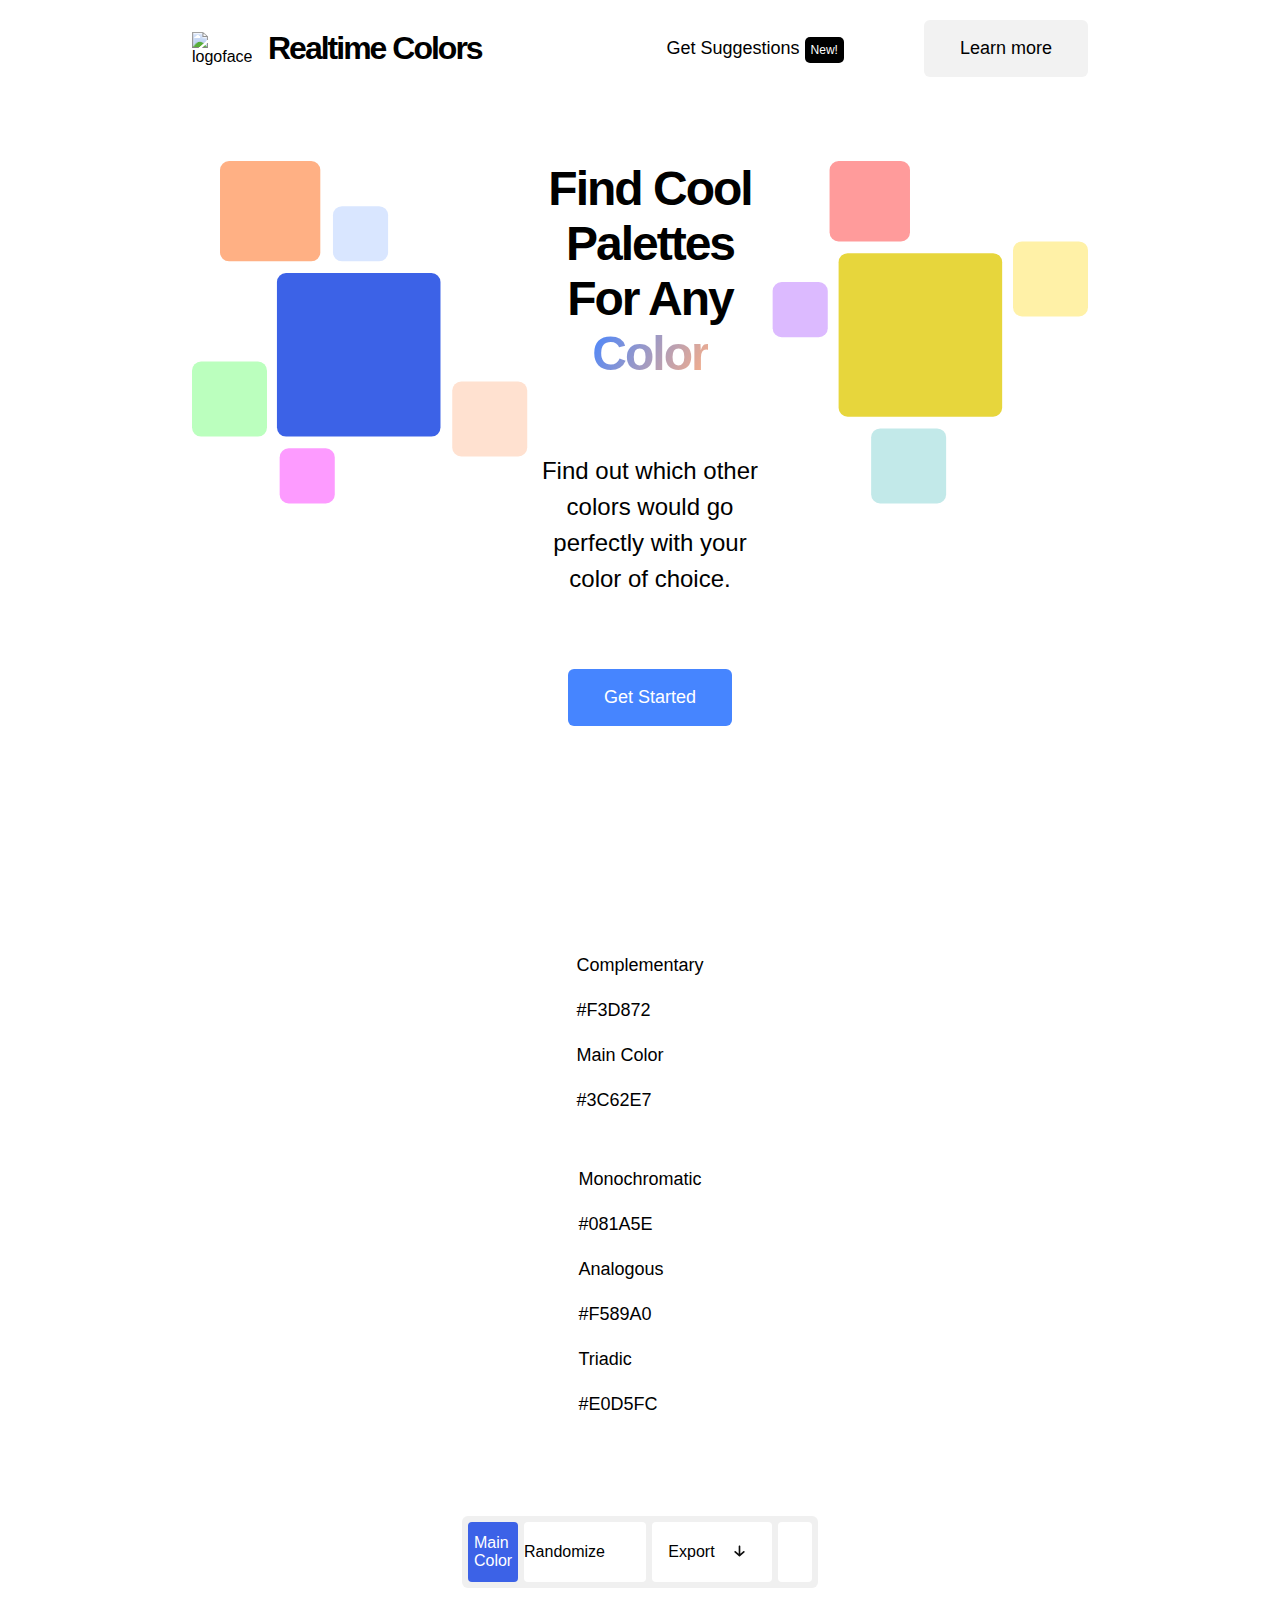
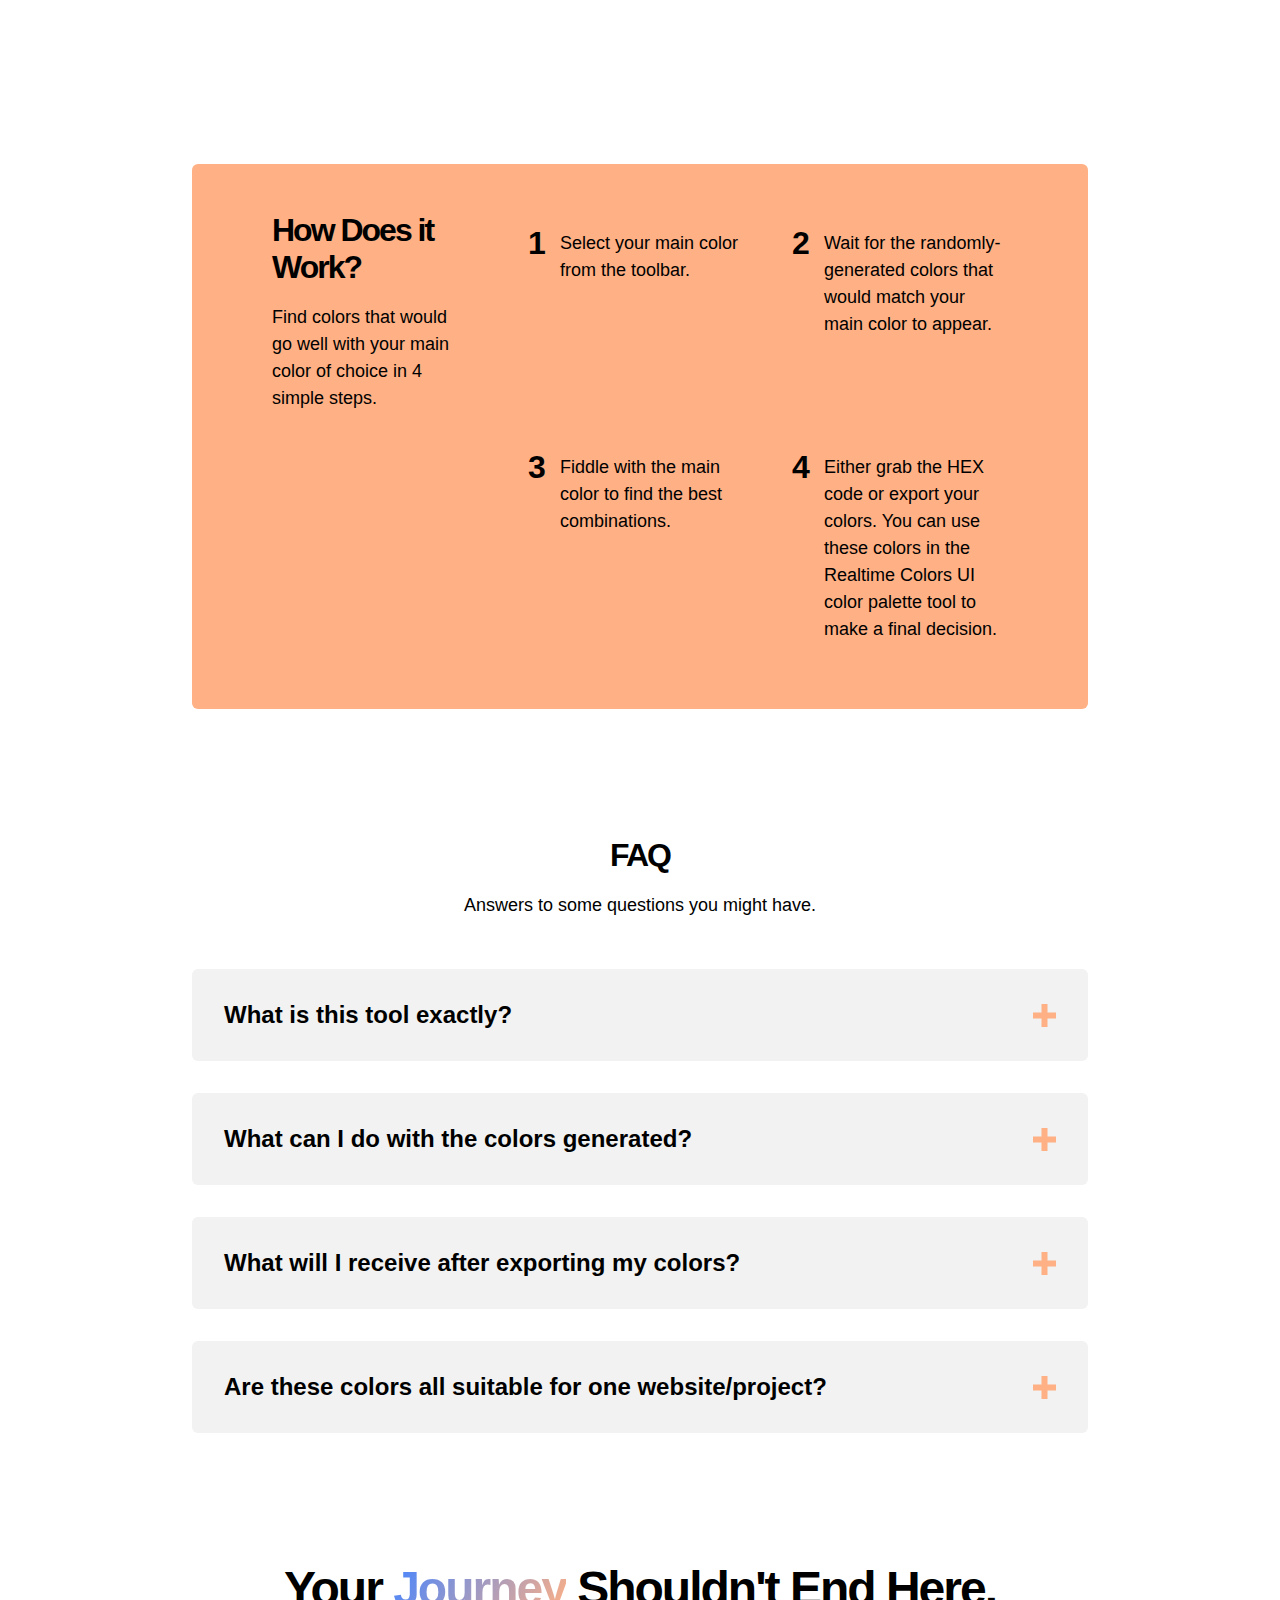
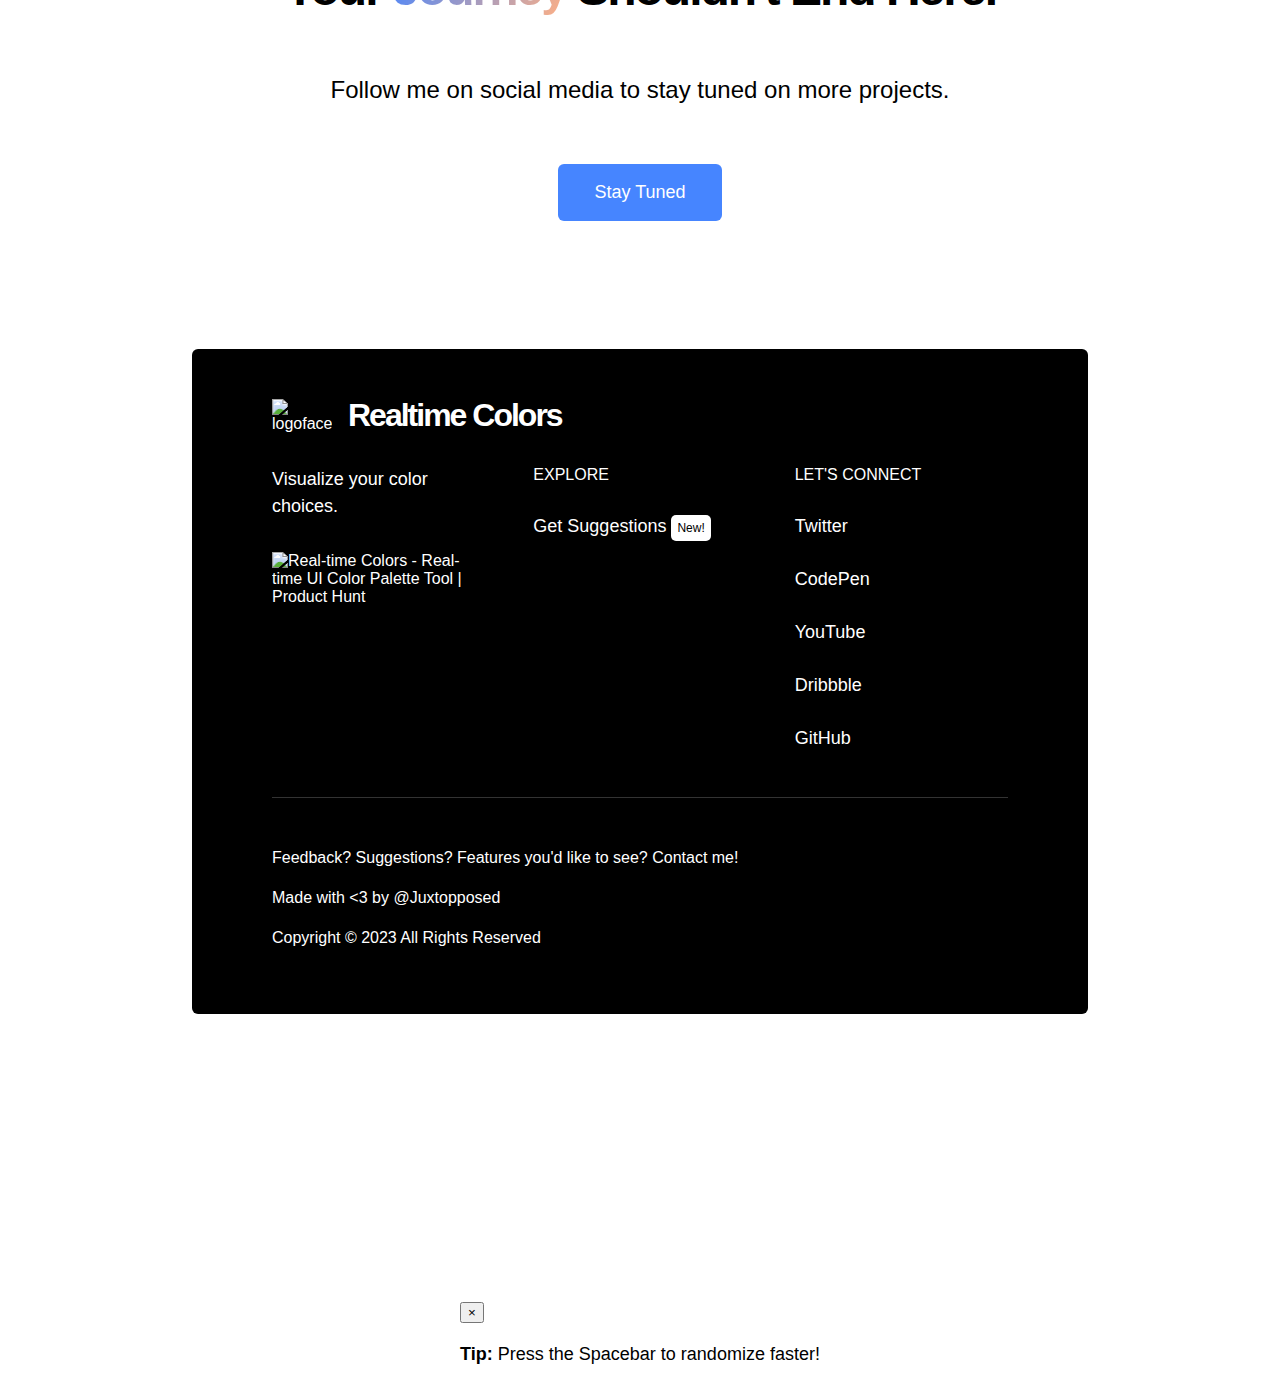
==== get-suggestions.html @ 2d10872f "Add files via upload" ====
<!DOCTYPE HTML>
<html lang="en" data-theme="light">
    <head>
        <title>Realtime Colors</title>
        <meta name="description" content="A tool to visualize color choices and color palettes on a real website to help with branding and UI design decision making.">
        <meta name="keywords" content="colorpicker, color palettes, color theory, UI design, UX design, brand styleguide">
        <meta name="viewport" content="width=device-width, initial-scale=1.0">
        <meta http-equiv="Cache-control" content="max-age=31536000">
        <meta http-equiv="Content-Type" content="text/html; charset=UTF-8">
        <link rel="stylesheet" href="styles.css">
        <link rel="preconnect" href="https://rsms.me/">
        <link rel="stylesheet" href="https://rsms.me/inter/inter.css">
        <link rel="stylesheet" href="https://cdnjs.cloudflare.com/ajax/libs/font-awesome/4.7.0/css/font-awesome.min.css">
        <link rel="icon" type="image/x-icon" href="images/favicon.png">

        <script async src="https://www.googletagmanager.com/gtag/js?id=G-7300FPX4EJ"></script>
        <script>
        window.dataLayer = window.dataLayer || [];
        function gtag(){dataLayer.push(arguments);}
        gtag('js', new Date());

        gtag('config', 'G-7300FPX4EJ');
        </script>
    </head>

    <body>

        <nav>
            <div class="logo">
                <img src="https://juxtopposed.github.io/realtimecolors/images/favicon.png" alt="logoface" class="logoface">
                <a href="https://realtimecolors.com/"><h2 class="sitename">Realtime Colors</h2></a>
            </div>

            <div class="menu">
                <a href="get-suggestions" class="menu-item current">Get Suggestions <span style="background-color: var(--primary); padding: 0.5em; border-radius: 5px; font-size: 12px; color: var(--secondary);"> New!</span></a>
                <!-- <a href="#" class="menu-item">About</a> -->
                <!-- <a href="#" class="menu-item">Blog</a> -->
                <a href="#faq" class="secondary-button menu-item-font">Learn more</a>
            </div>
        </nav>

        <div class="hero">
            <div class="hero-img hero-img-left">
                <svg xmlns="http://www.w3.org/2000/svg" width="336" height="343" viewBox="0 0 336 343" fill="none">
                    <rect x="28.0118" width="100.3" height="100.3" rx="9.03606" fill="#FFB084"/>
                    <rect x="140.963" y="45.1803" width="55.12" height="55.12" rx="9.03606" fill="#D9E6FF"/>
                    <rect x="87.6498" y="287.347" width="55.12" height="55.12" rx="9.03606" fill="#FD9BFF"/>
                    <rect x="260.239" y="220.48" width="74.9993" height="74.9993" rx="9.03606" fill="#FFE1D0"/>
                    <rect y="200.601" width="74.9993" height="74.9993" rx="9.03606" fill="#BBFFBE"/>
                    <rect x="84.939" y="112.047" width="163.553" height="163.553" rx="9.03606" fill="#3C62E7"/>
                </svg>
            </div>
            <div class="hero-text" style="align-items: center;">
                <h1 style="text-align: center;">Find Cool Palettes<br>For Any <span class="color-effect">Color</span></h1>
                <p class="subtitle" style="text-align: center;">Find out which other colors would go perfectly with your color of choice.</p>
                <div class="hero-cta">
                    <a href="#generator" onclick="highlightToolbar()" class="primary-button">Get Started</a>
                </div>
            </div>
            <div class="hero-img hero-img-right">
                
                <svg xmlns="http://www.w3.org/2000/svg" width="316" height="343" viewBox="0 0 316 343" fill="none">
                    <rect x="0.641357" y="121.083" width="55.12" height="55.12" rx="9.03606" fill="#DCBAFF"/>
                    <rect x="57.5686" width="80.4209" height="80.4209" rx="9.03606" fill="#FF9B9B"/>
                    <rect x="241.001" y="80.4209" width="74.9993" height="74.9993" rx="9.03606" fill="#FFF1A7"/>
                    <rect x="99.1345" y="267.467" width="74.9993" height="74.9993" rx="9.03606" fill="#C2E9E9"/>
                    <rect x="66.6047" y="92.1678" width="163.553" height="163.553" rx="9.03606" fill="#E7D63C"/>
                </svg>
            </div>
        </div>

        <main>
            <div class="part1" style="gap: 1em;" id="generator">
                <div class="row">
                    <div class="color-block complementary">
                        <p class="color-block-text">Complementary</p>
                        <p class="color-code" id="complementary-code">#F3D872</p>
                    </div>
                    <div class="main-block">
                        <p class="color-block-text">Main Color</p>
                        <p class="color-code" id="main-code">#3C62E7</p>
                    </div>
                </div>
                <div class="row">
                    <div class="color-block monochromatic">
                        <p class="color-block-text">Monochromatic</p>
                        <p class="color-code" id="monochromatic-code">#081A5E</p>
                    </div>
                    <div class="color-block analogous">
                        <p class="color-block-text">Analogous</p>
                        <p class="color-code" id="analogous-code">#F589A0</p>
                    </div>
                    <div class="color-block triadic">
                        <p class="color-block-text">Triadic</p>
                        <p class="color-code" id="triadic-code">#E0D5FC</p>
                    </div>
                </div>
            </div>

            <div class="toolbar" id="toolbar" style="position: relative;">
                <div class="option main-color rollout" style="background-color: #3c62e7; color: white;">
                    <input type="color" id="main-color" name="main-color" class="colorpicker" value="#000000">
                    <label for="main-color">Main Color</label>
                </div>
                
                <div class="option randomize rollout" id="randomize">
                    <div>Randomize</div>
                    <svg xmlns="http://www.w3.org/2000/svg" width="33" height="31" viewBox="0 0 33 31" fill="none">
                        <rect x="4.06797" y="2.90574" width="24.4083" height="24.4083" rx="3.84742" stroke="var(--static2)" stroke-width="1.1623"/>
                        <circle cx="10.0138" cy="8.85138" r="1.87757" fill="var(--static2)"/>
                        <circle cx="22.5306" cy="8.85138" r="1.87757" transform="rotate(90 22.5306 8.85138)" fill="var(--static2)"/>
                        <circle cx="16.2718" cy="15.11" r="1.87757" transform="rotate(90 16.2718 15.11)" fill="var(--static2)"/>
                        <circle cx="22.5304" cy="21.3685" r="1.87757" fill="var(--static2)"/>
                        <circle cx="10.014" cy="21.3685" r="1.87757" transform="rotate(90 10.014 21.3685)" fill="var(--static2)"/>
                    </svg>
                </div>

                <div class="option export rollout" id="export">
                    <div>Export</div>
                    <svg xmlns="http://www.w3.org/2000/svg" width="33" height="32" viewBox="0 0 33 32" fill="none">
                        <path d="M17.3248 17.8251V10.2169C17.3248 9.98865 17.2335 9.78186 17.0831 9.63415C16.9328 9.48376 16.726 9.39246 16.5004 9.39246C16.2721 9.39246 16.0653 9.48376 15.9176 9.63415C15.7672 9.78455 15.6759 9.98865 15.6759 10.2169V17.8251L12.7433 15.2657C12.5741 15.118 12.3593 15.0509 12.1498 15.0616C11.9376 15.0751 11.7335 15.1664 11.5805 15.3356C11.4301 15.5048 11.3629 15.7196 11.3737 15.9291C11.3871 16.1386 11.4784 16.3427 11.6476 16.493L15.9552 20.2528C16.1137 20.3925 16.3124 20.4596 16.5084 20.4596C16.7045 20.4596 16.9005 20.3844 17.0509 20.2448L21.3558 16.485C21.5197 16.3346 21.611 16.1332 21.6244 15.9264C21.6378 15.7169 21.568 15.5048 21.4176 15.3356L21.4122 15.3302C21.2619 15.1637 21.0578 15.0751 20.851 15.0616H20.8483C20.6388 15.0509 20.424 15.118 20.2548 15.2684L17.3248 17.8251Z" fill="#0F0F0F"/>
                        <rect x="4.109" y="2.93511" width="24.6552" height="24.6552" rx="3.88633" stroke="var(--static2)" stroke-width="1.17406"/>
                    </svg>
                </div>

                <div class="option rolloutbutton" id="rolloutbutton">
                    <svg width="34" height="34" viewBox="0 0 34 34" fill="none">
                        <path d="M11.5032 20.8392L16.9999 15.3425L22.4965 20.8392C23.049 21.3917 23.9415 21.3917 24.494 20.8392C25.0465 20.2867 25.0465 19.3942 24.494 18.8417L17.9915 12.3392C17.439 11.7867 16.5465 11.7867 15.994 12.3392L9.49152 18.8417C8.93902 19.3942 8.93902 20.2867 9.49152 20.8392C10.044 21.3775 10.9507 21.3917 11.5032 20.8392Z" fill="var(--static2)"/>
                    </svg>
                </div>

                
            </div>
    
            <div class="part2 get-suggestions" id="how">
                <div class="part2-left">
                    <h2>How Does it Work?</h2>
                    <p>Find colors that would go well with your main color of choice in 4 simple steps.</p>
                </div>
                <div class="part2-right">
                    <p class="one step">Select your main color from the toolbar.</p>
                    <p class="two step">Wait for the randomly-generated colors that would match your main color to appear.</p>
                    <p class="three step">Fiddle with the main color to find the best combinations.</p>
                    <p class="four step">Either grab the HEX code or export your colors. You can use these colors in the Realtime Colors UI color palette tool to make a final decision.</p>
                </div>
            </div>

            <div class="part4" id="faq">
                <div class="part4-heading">
                    <h2>FAQ</h2>
                    <p>Answers to some questions you might have.</p>
                </div>
                
                <div class="faq-list">
                    <div class="faq">
                        <div class="faq-q">
                            <h3>What is this tool exactly?</h3>
                            <svg width="23" height="23" viewBox="0 0 23 23" fill="none" class="faq-icon">
                                <path d="M11.5 0L11.5 23" stroke="var(--accent)" stroke-width="6"/>
                                <path d="M23 11.5L-2.38419e-07 11.5" stroke="var(--accent)" stroke-width="6"/>
                            </svg>
                        </div>
                        <div class="faq-a">
                            <p>This tool works a bit differently from other color palette generators you've seen. Usually, color palettes go by one one color scheme: monochromatic, analogous, complementary, triadic, etc. That is great but it doesn't give you a complete outlook of the all the possible color palettes you could encounter by just choosing one single color. This tool does exactly that. It shows you a bit of each color scheme, randomly. So, for one single color, it can generate hundreds of (even slightly)different colors that would go well with your main color.</p>
                        </div>
                    </div> 

                    <div class="faq">
                        <div class="faq-q">
                            <h3>What can I do with the colors generated?</h3>
                            <svg width="23" height="23" viewBox="0 0 23 23" fill="none" class="faq-icon">
                                <path d="M11.5 0L11.5 23" stroke="var(--accent)" stroke-width="6"/>
                                <path d="M23 11.5L-2.38419e-07 11.5" stroke="var(--accent)" stroke-width="6"/>
                            </svg>
                        </div>
                        <div class="faq-a">
                            <p>Well, for starters, you could just export it and receive a beautiful color palette in .png and a .txt file with your chosen colors in HEX values. But if you're thinking of 'what's next', you can always enter the HEX values inside the <a class="link" href="https://realtimecolors.com" target="_blank">Realtime Colors</a> tool and check how those colors would look like on a real website.</p>
                        </div>
                    </div> 

                    <div class="faq">
                        <div class="faq-q">
                            <h3>What will I receive after exporting my colors?</h3>
                            <svg width="23" height="23" viewBox="0 0 23 23" fill="none" class="faq-icon">
                                <path d="M11.5 0L11.5 23" stroke="var(--accent)" stroke-width="6"/>
                                <path d="M23 11.5L-2.38419e-07 11.5" stroke="var(--accent)" stroke-width="6"/>
                            </svg>
                        </div>
                        <div class="faq-a">
                            <p>After exporting, you will receive a .zip file. This file is compressed, so you will have to extract it.<br>After extracting it, you will see a .png file and a .txt file. The .png image shows your color palette in squares next to each other. The .txt file includes the color codes in HEX and RGB. You can send these files to designers or developers, or just use them in your project.</p>
                        </div>
                    </div> 

                    <div class="faq">
                        <div class="faq-q">
                            <h3>Are these colors all suitable for one website/project?</h3>
                            <svg width="23" height="23" viewBox="0 0 23 23" fill="none" class="faq-icon">
                                <path d="M11.5 0L11.5 23" stroke="var(--accent)" stroke-width="6"/>
                                <path d="M23 11.5L-2.38419e-07 11.5" stroke="var(--accent)" stroke-width="6"/>
                            </svg>
                        </div>
                        <div class="faq-a">
                            <p>Yes and no. These colors are just meant to be inspirations for your big ideas. Don't just limit yourself to one color scheme. Make your designs fun and vibrant. You can use these colors as an inspiration for adding visual hierarchy to your website. You might need to modify a thing or two or skip a color, but still, it can turn out great.<br><br>Sometimes these colors might all go very well together on a single webpage without any modifications. But you should only consider that as a happy accident. :)</p>
                        </div>
                    </div> 

                    <!-- <div class="faq">
                        <div class="faq-q">
                            <h3>How can I learn more about this tool?</h3>
                            <svg width="23" height="23" viewBox="0 0 23 23" fill="none" class="faq-icon">
                                <path d="M11.5 0L11.5 23" stroke="var(--accent)" stroke-width="6"/>
                                <path d="M23 11.5L-2.38419e-07 11.5" stroke="var(--accent)" stroke-width="6"/>
                            </svg>
                        </div>
                        <div class="faq-a">
                            <p>You can find more information about Realtime Colors on the <a href="/about" target="_blank" class="link">About</a> page. You can also <a href="mailto:juxtopposed.me@gmail.com" target="_blank" class="link">email me</a> any questions you might have.</p>
                        </div>
                    </div>  -->
                </div>
            </div>

            <div class="part5" id="end">
                <h1>Your <span class="color-effect">Journey</span> Shouldn't End Here.</h1>
                <p class="subtitle">Follow me on social media to stay tuned on more projects.</p>
                <a href="https://twitter.com/juxtopposed" target="_blank" class="primary-button">Stay Tuned</a>
            </div>

            <div class="footer" id="footer">
                <div class="logo">
                    <img src="https://juxtopposed.github.io/realtimecolors/images/favicon.png" alt="logoface" class="logoface">
                    <a href="https://realtimecolors.com/"><h2 class="sitename reversed">Realtime Colors</h2></a>
                </div>
                <div class="footer-cols">
                    <div class="footer-col">
                        <p style="margin: 0;">Visualize your color choices.</p>
                        <a href="https://www.producthunt.com/posts/real-time-colors?utm_source=badge-featured&utm_medium=badge&utm_souce=badge-real&#0045;time&#0045;colors" target="_blank"><img src="https://api.producthunt.com/widgets/embed-image/v1/featured.svg?post_id=390080&theme=dark" alt="Real&#0045;time&#0032;Colors - Real&#0045;time&#0032;UI&#0032;Color&#0032;Palette&#0032;Tool | Product Hunt" style="width: 250px; height: 54px;" width="250" height="54" /></a>
                    </div>

                    <div class="footer-col">
                        <div class="reversed sub menu-item-header">EXPLORE</div>
                        <a href="get-suggestions" class="menu-item">Get Suggestions <span style="background-color: var(--secondary); padding: 0.5em; border-radius: 5px; font-size: 12px; color: var(--primary);"> New!</span></a>
                        <!-- <a href="#" class="menu-item reversed">About</a> -->
                        <!-- <a href="#" class="menu-item reversed">Blog</a> -->
                    </div>

                    <div class="footer-col">
                        <div class="reversed sub menu-item-header">LET'S CONNECT</div>
                        <a href="https://twitter.com/juxtopposed" class="menu-item reversed" target="_blank">Twitter</a>
                        <a href="https://codepen.io/Juxtopposed" target="_blank" class="menu-item reversed">CodePen</a>
                        <a href="https://www.youtube.com/@juxtopposed" target="_blank" class="menu-item reversed">YouTube</a>
                        <a href="https://dribbble.com/juxtopposed" target="_blank" class="menu-item reversed">Dribbble</a>
                        <a href="https://github.com/juxtopposed" target="_blank" class="menu-item reversed">GitHub</a>
                    </div>
                </div>
                <div style="width: 100%; height: 1px; background-color: var(--secondary); opacity: 20%; margin-top: 1em;"></div>
                <div>
                    <p class="sub">Feedback? Suggestions? Features you'd like to see? <a href="mailto:juxtopposed.me@gmail.com" target="_blank" class="link reversed">Contact me!</a></p>
                    <p class="sub">Made with <3 by <a href="https://twitter.com/juxtopposed" target="_blank" class="link reversed">@Juxtopposed</a></p>
                    <p class="sub">Copyright © 2023 All Rights Reserved</p>
                </div>
                
            </div>

            <div id="tip-bar">
                <button id="close-btn">&times;</button>
                <p><b>Tip:</b> Press the Spacebar to randomize faster!</p>
            </div>

        </main>





        <script src="get-suggestions.js"></script>
        <script src="https://cdnjs.cloudflare.com/ajax/libs/jszip/3.5.0/jszip.min.js"></script>
        <script src="https://cdnjs.cloudflare.com/ajax/libs/FileSaver.js/2.0.5/FileSaver.min.js"></script>

    </body>
</html>
---- styles.css ----
:root {
    --static: rgba(225, 225, 225, 0.5);
    --primary: #000000;
    --secondary: #ffffff;
    --primbuttn: #4685FF;
    --secbuttn: #F2F2F2;
    --accent: #FFB084;

}

:root { font-family: 'Inter', sans-serif; }
@supports (font-variation-settings: normal) {
  :root { font-family: 'Inter var', sans-serif; }
}

:root {
    --h1: 48px;
    --h2: 32px;
    --subtitle: 24px;
    --p: 18px;
    --sub: 16px;
}

::selection {
    background-color: var(--accent);
}

.subtitle {
    font-size: var(--subtitle);
}

.sub {
    font-size: var(--sub);
}

* {
    box-sizing: border-box;
    scroll-padding-top: 3em;
}

body {
    display: flex;
    flex-direction: column;
    align-items: center;
    justify-content: flex-start;
    height: 100vh;
    margin: 0 15%;
    gap: 4em;

    /* font */
    font-family: 'Inter', sans-serif;

    /* color */
    color: var(--primary);
    background-color: var(--secondary);
    
}

main {
    display: flex;
    flex-direction: column;
    align-items: center;
    justify-content: flex-start;
    gap: 8em;
    margin: 3em 0;
}


/* text styles */
h1 {
    font-size: 48px;
    letter-spacing: -2px;
    font-weight: 700;
    margin: 0;
}

h2 {
    font-size: 32px;
    letter-spacing: -2px;
    font-weight: 700;
    margin: 0;
}

h3 {
    font-size: var(--subtitle);
    font-weight: 700;
}

a {
    text-decoration: none;
    color: inherit;
}

p {
    font-size: 18px;
    letter-spacing: normal;
    line-height: 150%;
}

.toolbar {
    position: fixed;
    bottom: 3em;

    display: flex;
    flex-direction: row;
    background-color: var(--static);
    padding: 6px;
    border-radius: 6px;
    gap: 6px;
    z-index: 1000;
}

.option {
    display: flex;
    flex-direction: row;
    justify-content: center;
    align-items: center;
    background-color: var(--secondary);
    cursor: pointer;
    gap: 0.5em;
    border-radius: 4px;
}

.colorpicker {
    -webkit-appearance: none;
    -moz-appearance: none;
    appearance: none;
    background-color: transparent;
    height: 60px;
    cursor: pointer;
    border-radius: 4px;
    border: none;
    visibility: hidden;
}

.colorpicker::-webkit-color-swatch {
    border-radius: 4px;
    border: none;
}

.colorpicker::-moz-color-swatch {
    border-radius: 4px;
    border: none;
}

label {
    position: absolute;
    cursor: pointer;
    padding: 1em;
}

.prim {
    width: 100px;
    background-color: var(--secondary);
    color: var(--primary);
}

.sec {
    width: 140px;
    background-color: var(--secondary);
    color: var(--primary);
}

.primbuttn {
    width: 160px;
    background-color: var(--primbuttn);
    color: var(--secondary);
}

.secbuttn {
    width: 190px;
    background-color: var(--secbuttn);
    color: var(--primary);
}

.accent {
    width: 100px;
    background-color: var(--accent);
    color: var(--primary);
}

.export {
    width: 120px;
}



/* nav */

nav {
    display: flex;
    flex-direction: row;
    justify-content: space-between;
    width: 100%;
    padding: 20px 0;
}

.logo {
    display: flex;
    flex-direction: row;
    justify-content: center;
    align-items: center;
    gap: 1em;
}

.logoface {
    width: 60px;
    transform: rotate(0);
}

.logo:hover >
.logoface {
    transform: rotate(360deg);
    transition: all ease-in-out 0.4s;
}

.menu {
    display: flex;
    flex-direction: row;
    justify-content: center;
    align-items: center;
    gap: 5em;
}

.menu-item {
    font-size: 18px;
    transition: transform ease 0.2s;
}


/* buttons */

.primary-button {
    padding: 1em 2em;
    background-color: var(--primbuttn);
    color: var(--secondary);
    border-radius: 6px;
    transition: transform ease 0.2s, box-shadow ease 0.2s;
    display: inline-block;
    font-size: 18px;
}

.primary-button:hover {
    transform: translate(0, -3px);
    box-shadow: 0 20px 80px -10px var(--primbuttn);
}


.secondary-button {
    padding: 1em 2em;
    background-color: var(--secbuttn);
    color: var(--primary);
    border-radius: 6px;
    transition: transform ease 0.2s, box-shadow ease 0.2s;
    display: inline-block;
    font-size: 18px;
}

.secondary-button:hover {
    transform: translate(0, -3px);
}




/* hero */

.hero {
    display: flex;
    flex-direction: row;
    justify-content: space-between;
    width: 100%;
    margin-bottom: 6em;
}

.color-effect {
    background: linear-gradient(120deg, var(--primbuttn), var(--accent));
    -webkit-background-clip: text;
    -webkit-text-fill-color: transparent;
}

.hero-text {
    display: flex;
    flex-direction: column;
    justify-content: center;
    gap: 3em;
}

.hero-cta {
    display: flex;
    flex-direction: row;
    gap: 1em;
}

.hero-scroll {
    display: flex;
    flex-direction: row;
    gap: 1em;
    align-items: center;
    font-size: 16px;
}




/* part 1 */

.part1 {
    width: 100%;
    display: flex;
    flex-direction: column;
    gap: 2em;
    justify-content: center;
    align-items: center;
}

.part1-cards {
    display: flex;
    flex-direction: row;
    justify-content: space-between;
    align-items: center;

}

.part1-card {
    width: 30%;
    height: 100%;
    display: flex;
    flex-direction: column;
    justify-content: flex-start;
    align-items: center;
    position: relative;
    padding: 3em;
}

.part1-card-bg {
    background-color: var(--primary);
    opacity: 5%;
    position: absolute;
    height: 100%;
    width: 100%;
    border-radius: 6px;
    flex: 1;
    top: 0;
    left: 0;
}

.part1-card-img {
    height: 50%;
}

.highlight {
    z-index: 5;
}

.highlight::before {
    content: "";
    background-color: var(--accent);
    height: 12px;
    width: 100%;
    display: block;
    transform: translate(0, 32px);
    z-index: -5;
    opacity: 50%;
    position: relative;
}



/* part 2 */

.part2 {
    background-color: var(--accent);
    border-radius: 6px;
    padding: 3em 5em;

    display: flex;
    flex-direction: row;
    gap: 6em;
    justify-content: space-between;
}

.part2-left {
    width: 30%;
}

.part2-right {
    display: flex;
    flex-direction: row;
    flex-wrap: wrap;
    width: 70%;
    gap: 5em;
}

.step {
    width: 30%;
    flex-grow: 2;
}

.one::before {
    content: '1';
    font-size: var(--h2);
    font-weight: 800;
    position: absolute;
    transform: translate(-1em, 0);
}

.two::before {
    content: '2';
    font-size: var(--h2);
    font-weight: 800;
    position: absolute;
    transform: translate(-1em, 0);
}

.three::before {
    content: '3';
    font-size: var(--h2);
    font-weight: 800;
    position: absolute;
    transform: translate(-1em, 0);
}

.four::before {
    content: '4';
    font-size: var(--h2);
    font-weight: 800;
    position: absolute;
    transform: translate(-1em, 0);
}


/* part 3 */

.part3 {
    display: flex;
    flex-direction: column;
    justify-content: flex-start;
    align-items: center;
    width: 100%;
    gap: 2em;
}

.part3-cards {
    display: flex;
    flex-direction: row;
    justify-content: space-between;
    align-items: flex-start;
    width: 100%;
    height: 100%;
}

.part3-card {
    display: flex;
    flex-direction: column;
    justify-content: space-between;
    align-items: center;
    width: 30%;
    height: 100%;
    padding: 1em 3em 3em 3em;
    position: relative;
    gap: 2em;
}

.promo {
    display: flex;
    flex-direction: row;
    justify-content: center;
    align-items: center;
    gap: 1em;
}

.promo-text {
    color: var(--primbuttn);
}

.promo-img {
    background-color: var(--primbuttn);
}


.part3-list {
    display: flex;
    flex-direction: column;
    justify-content: center;
    align-items: flex-start;
}

.list {
    display: flex;
    flex-direction: row;
    justify-content: center;
    align-items: center;
    gap: 1em;
    width: 100%;
    
}

.part3-bg {
    border: solid 4px var(--secbuttn);
    opacity: 30%;
    position: absolute;
    height: 100%;
    width: 100%;
    border-radius: 6px;
    z-index: -5;
    top: 0;
    left: 0;
}

.best {
    border: none;
    background-color: var(--primbuttn);
    opacity: 5%;
}

.part3-card-text {
    display: flex;
    flex-direction: column;
    width: 100%;
    align-items: center;
}

.part3-card-text > p {
    text-align: center;
}

.part3-heading {
    display: flex;
    flex-direction: column;
    align-items: center;
}

.check-icon {
    width: 20%;
}

.list-item {
    width: 80%;
}



/* part 4 */

.part4 {
    display: flex;
    flex-direction: column;
    align-items: center;
    gap: 2em;
    width: 100%;
}

.faq-list {
    width: 100%;
    display: flex;
    flex-direction: column;
    align-items: center;
    justify-content: flex-start;
    gap: 2em;
}

.faq {
    background-color: var(--secbuttn);
    padding: 0.5em 2em;
    border-radius: 6px;
    width: 100%;
    transition: all ease 0.2s;
    cursor: pointer;
}

.faq-q {
    display: flex;
    flex-direction: row;
    justify-content: space-between;
    align-items: center;
    width: 100%;
    transition: all ease 0.2s;
}

.faq-q > p {
    font-weight: bold;
}

.faq-a {
    display: none;
    opacity: 0;
    visibility: hidden;
    transition: max-height ease 0.2s, opacity ease 0.2s, visibility ease 0.2s;
}

.faq-a.expand {
    display: flex;
    opacity: 1;
    visibility: visible;
    transition: max-height ease 0.2s, opacity ease 0.2s, visibility ease 0.2s;
}

.faq-icon {
    transform: rotate(0deg);
    transition: all ease-in-out 0.2s;
}

.faq-icon.expand {
    transform: rotate(45deg);
    transition: all ease-in-out 0.2s;
}

.part4-heading {
    display: flex;
    flex-direction: column;
    align-items: center;
}

/* part 5 */

.part5 {
    display: flex;
    flex-direction: column;
    align-items: center;
    gap: 2em;
}

.reversed {
    color: var(--secondary);
    background-color: var(--primary);
}

.footer {
    display: flex;
    flex-direction: column;
    align-items: flex-start;
    gap: 2em;
    border-radius: 6px;
    background-color: var(--primary);
    color: var(--secondary);
    padding: 3em 5em;
    width: 100%;
    margin-bottom: 10em;
}

.footer-cols {
    display: flex;
    flex-direction: row;
    align-items: flex-start;
    justify-content: space-between;
    gap: 3em;
    width: 100%;
}

.footer-col {
    display: flex;
    flex-direction: column;
    gap: 2em;
    width: 30%;
}

.menu-item:hover {
    transform: translate(0, -3px);
}


.toolbar.highlighted {
    animation-name: highlight;
    animation-duration: 0.4s;
}

@keyframes highlight {
    0%, 100% {transform: translate(0, 0px) scale(1); transition: all 0.4s cubic-bezier(.47,1.64,.41,.8);}
    50% {transform: translate(0, -10px) scale(1.02); transition: all 0.4s cubic-bezier(.47,1.64,.41,.8);}
}
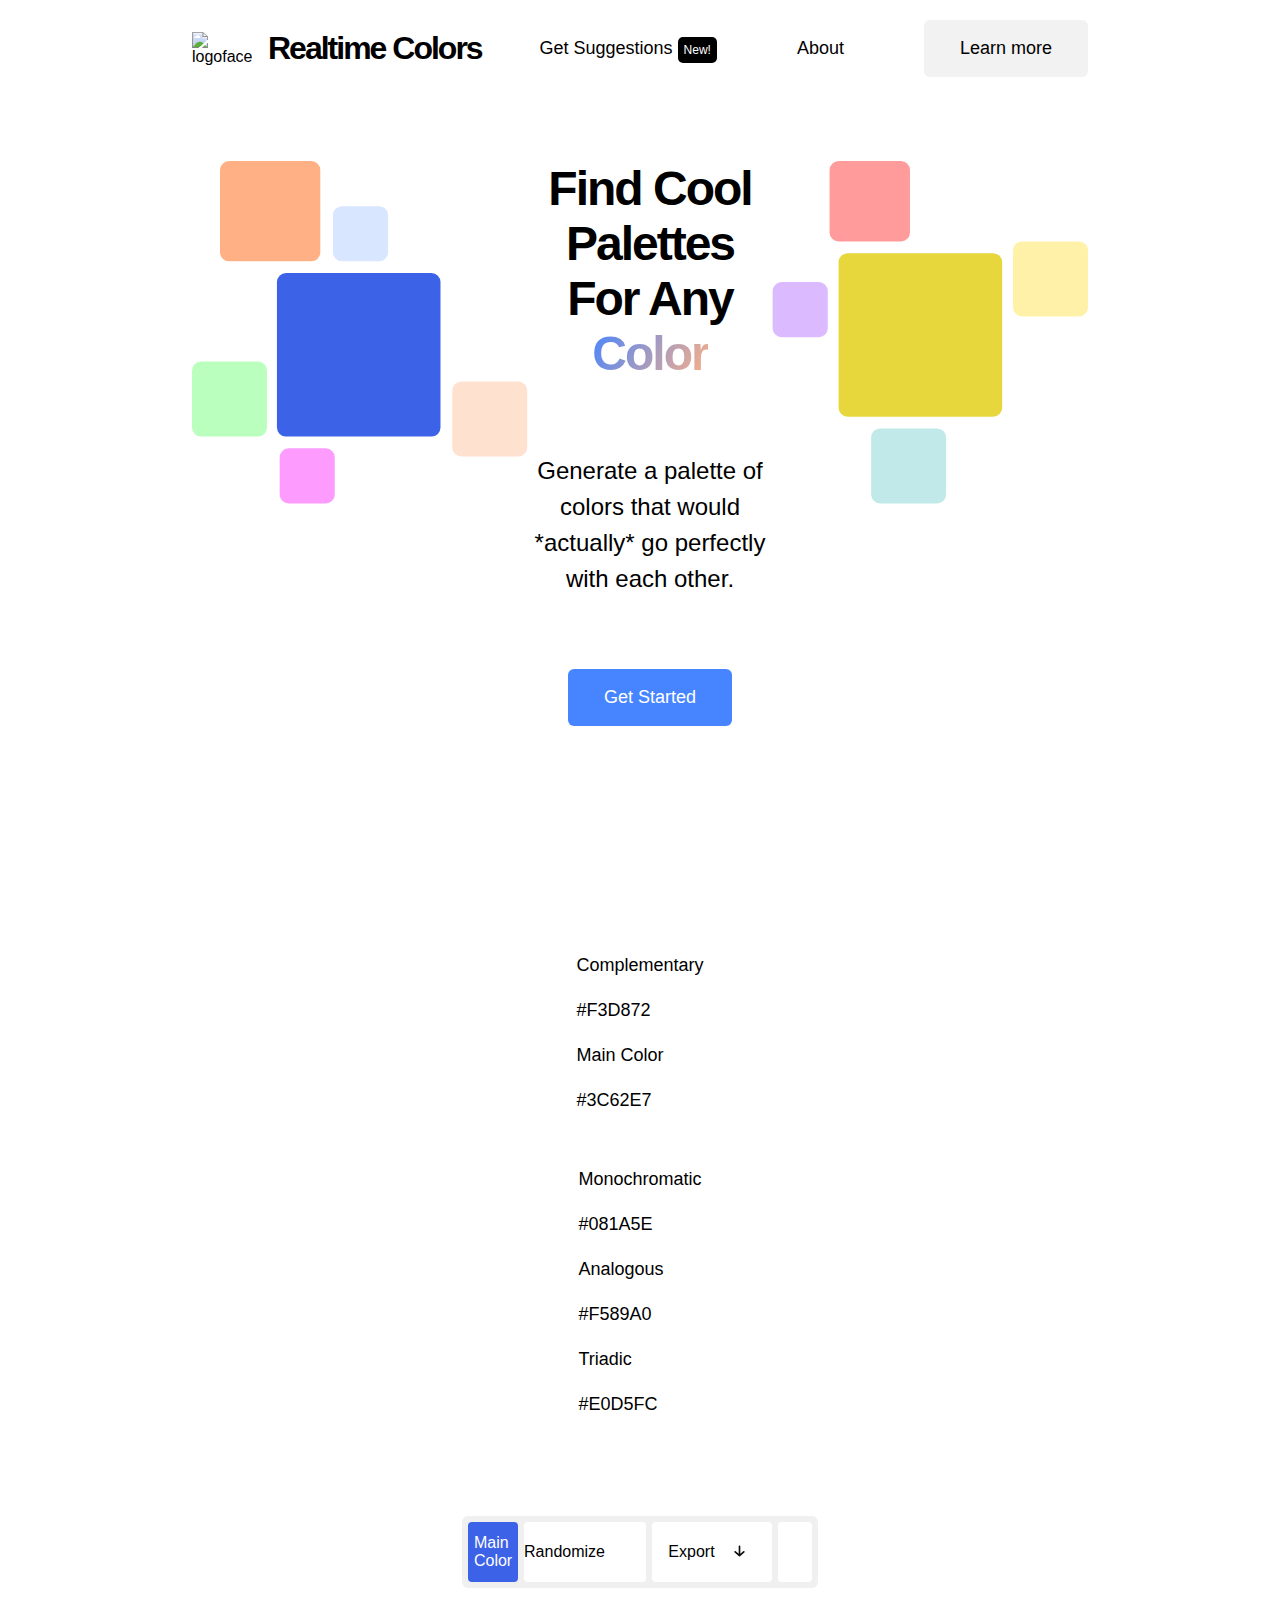
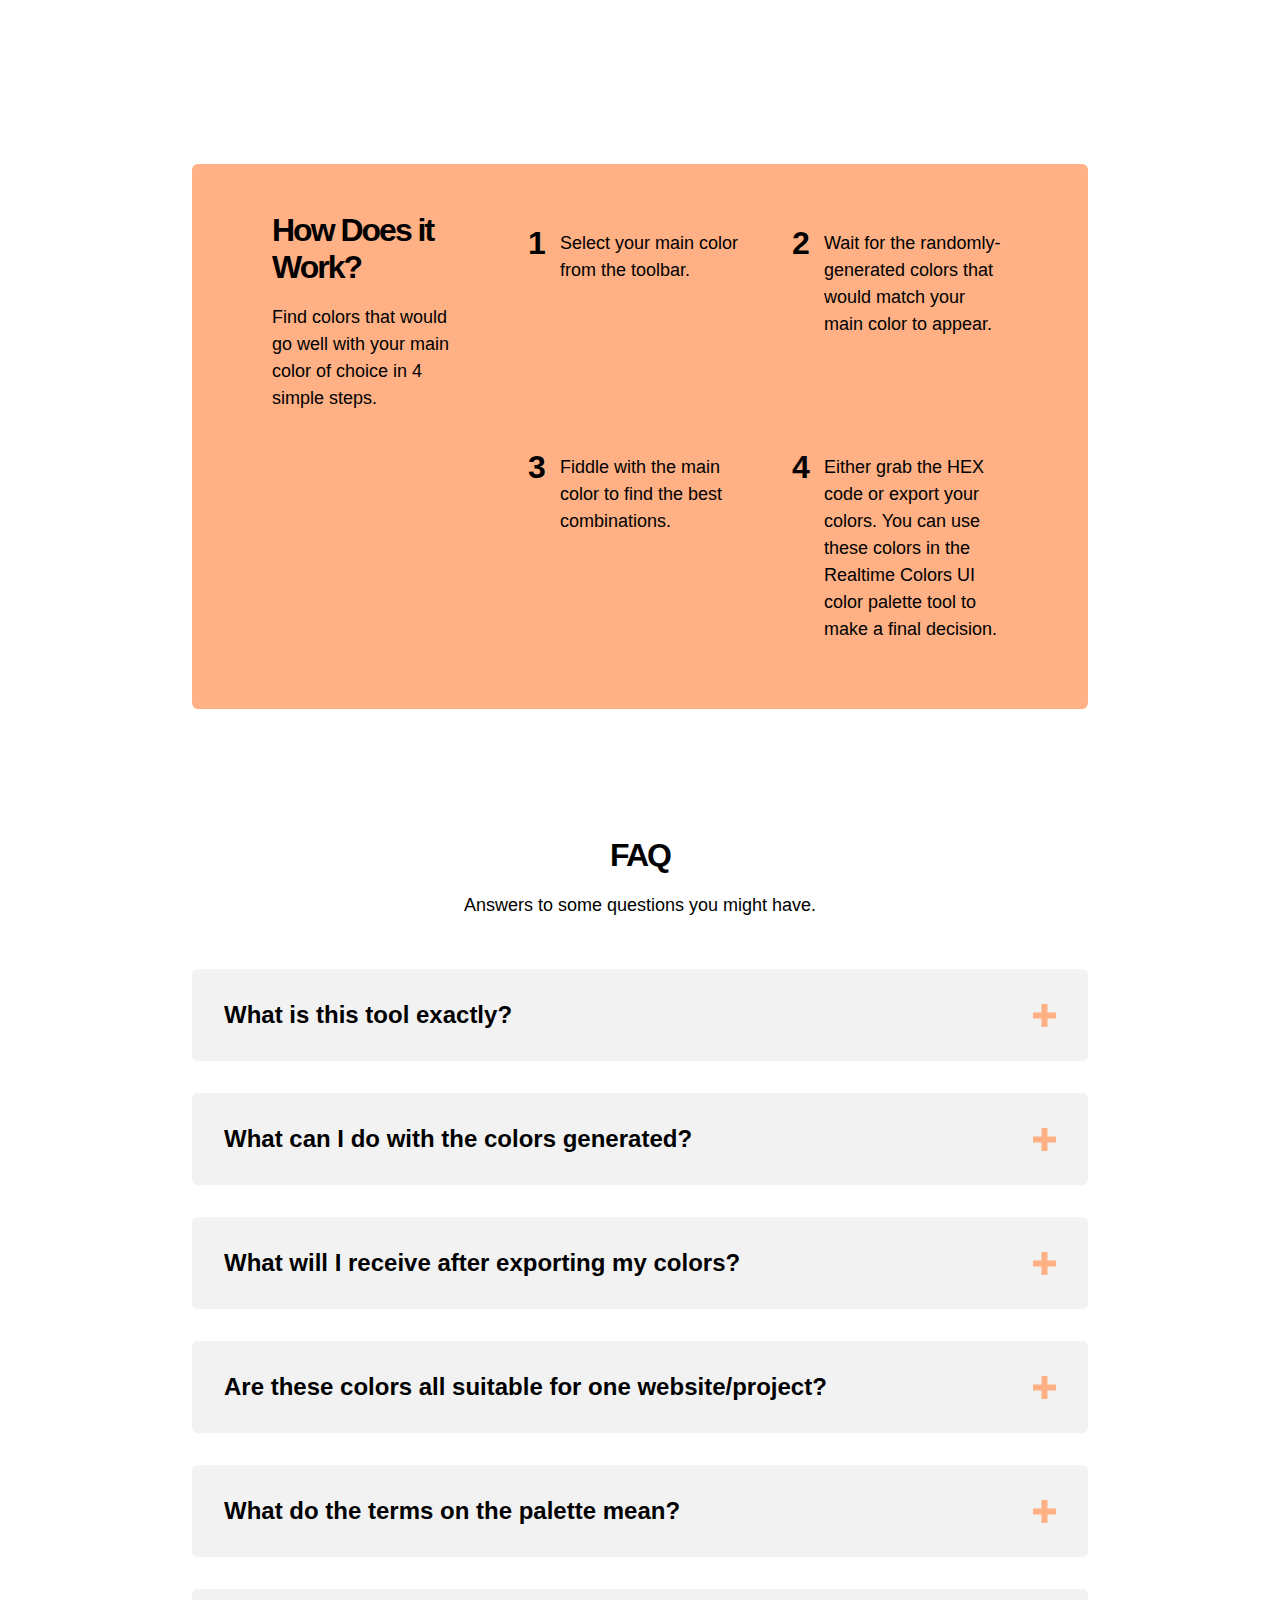
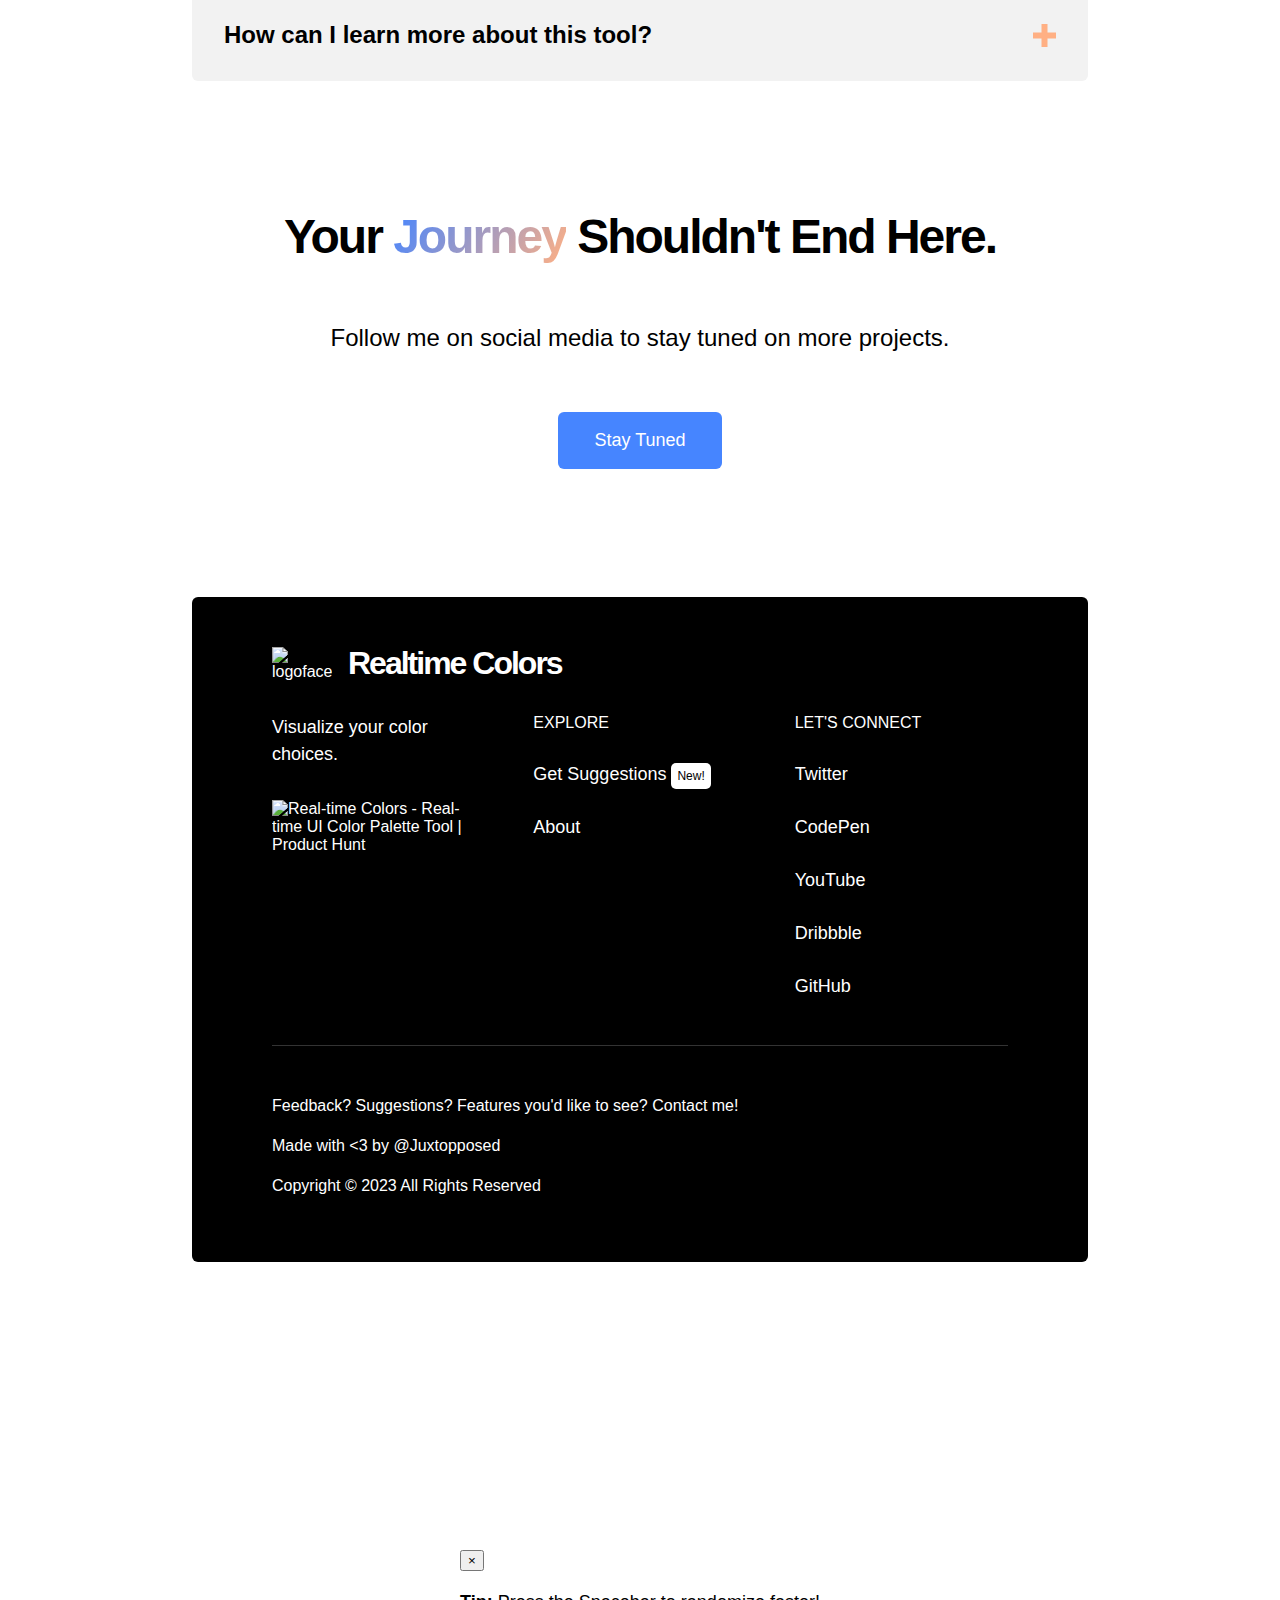
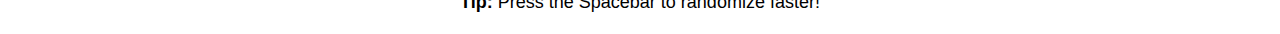
==== commit 0271b631: "Add files via upload" ====
--- a/get-suggestions.html
+++ b/get-suggestions.html
@@ -33,7 +33,7 @@
 
             <div class="menu">
                 <a href="get-suggestions" class="menu-item current">Get Suggestions <span style="background-color: var(--primary); padding: 0.5em; border-radius: 5px; font-size: 12px; color: var(--secondary);"> New!</span></a>
-                <!-- <a href="#" class="menu-item">About</a> -->
+                <a href="about" class="menu-item">About</a>
                 <!-- <a href="#" class="menu-item">Blog</a> -->
                 <a href="#faq" class="secondary-button menu-item-font">Learn more</a>
             </div>
@@ -52,7 +52,7 @@
             </div>
             <div class="hero-text" style="align-items: center;">
                 <h1 style="text-align: center;">Find Cool Palettes<br>For Any <span class="color-effect">Color</span></h1>
-                <p class="subtitle" style="text-align: center;">Find out which other colors would go perfectly with your color of choice.</p>
+                <p class="subtitle" style="text-align: center;">Generate a palette of colors that would *actually* go perfectly with each other.</p>
                 <div class="hero-cta">
                     <a href="#generator" onclick="highlightToolbar()" class="primary-button">Get Started</a>
                 </div>
@@ -204,7 +204,20 @@
                         </div>
                     </div> 
 
-                    <!-- <div class="faq">
+                    <div class="faq">
+                        <div class="faq-q">
+                            <h3>What do the terms on the palette mean?</h3>
+                            <svg width="23" height="23" viewBox="0 0 23 23" fill="none" class="faq-icon">
+                                <path d="M11.5 0L11.5 23" stroke="var(--accent)" stroke-width="6"/>
+                                <path d="M23 11.5L-2.38419e-07 11.5" stroke="var(--accent)" stroke-width="6"/>
+                            </svg>
+                        </div>
+                        <div class="faq-a">
+                            <p>The terms monochromatic, complementary, analogous, and triadic are just a few of the many color schemes for design. Each of them refer to a type of color combination. For example, <b>monochromatic</b> means the colors are one in nature, <b>complementary</b> means they complete each other (opposite sides), <b>triadic</b> is similar to complementary, except considering 2 opposites for a color instead of one, and <b>analogous</b> refers to colors that are adjacent/close to each other.<br><br>In this tool, you can see all 4 of them being suggested along the main color to make a collection of colors that would go well with the selected color.</p>
+                        </div>
+                    </div> 
+
+                    <div class="faq">
                         <div class="faq-q">
                             <h3>How can I learn more about this tool?</h3>
                             <svg width="23" height="23" viewBox="0 0 23 23" fill="none" class="faq-icon">
@@ -213,9 +226,9 @@
                             </svg>
                         </div>
                         <div class="faq-a">
-                            <p>You can find more information about Realtime Colors on the <a href="/about" target="_blank" class="link">About</a> page. You can also <a href="mailto:juxtopposed.me@gmail.com" target="_blank" class="link">email me</a> any questions you might have.</p>
-                        </div>
-                    </div>  -->
+                            <p>You can find more information about Realtime Colors on the <a href="about" target="_blank" class="link">About</a> page. You can also <a href="mailto:juxtopposed.me@gmail.com" target="_blank" class="link">email me</a> any questions you might have.</p>
+                        </div>
+                    </div> 
                 </div>
             </div>
 
@@ -239,7 +252,7 @@
                     <div class="footer-col">
                         <div class="reversed sub menu-item-header">EXPLORE</div>
                         <a href="get-suggestions" class="menu-item">Get Suggestions <span style="background-color: var(--secondary); padding: 0.5em; border-radius: 5px; font-size: 12px; color: var(--primary);"> New!</span></a>
-                        <!-- <a href="#" class="menu-item reversed">About</a> -->
+                        <a href="about" class="menu-item reversed">About</a>
                         <!-- <a href="#" class="menu-item reversed">Blog</a> -->
                     </div>
 
